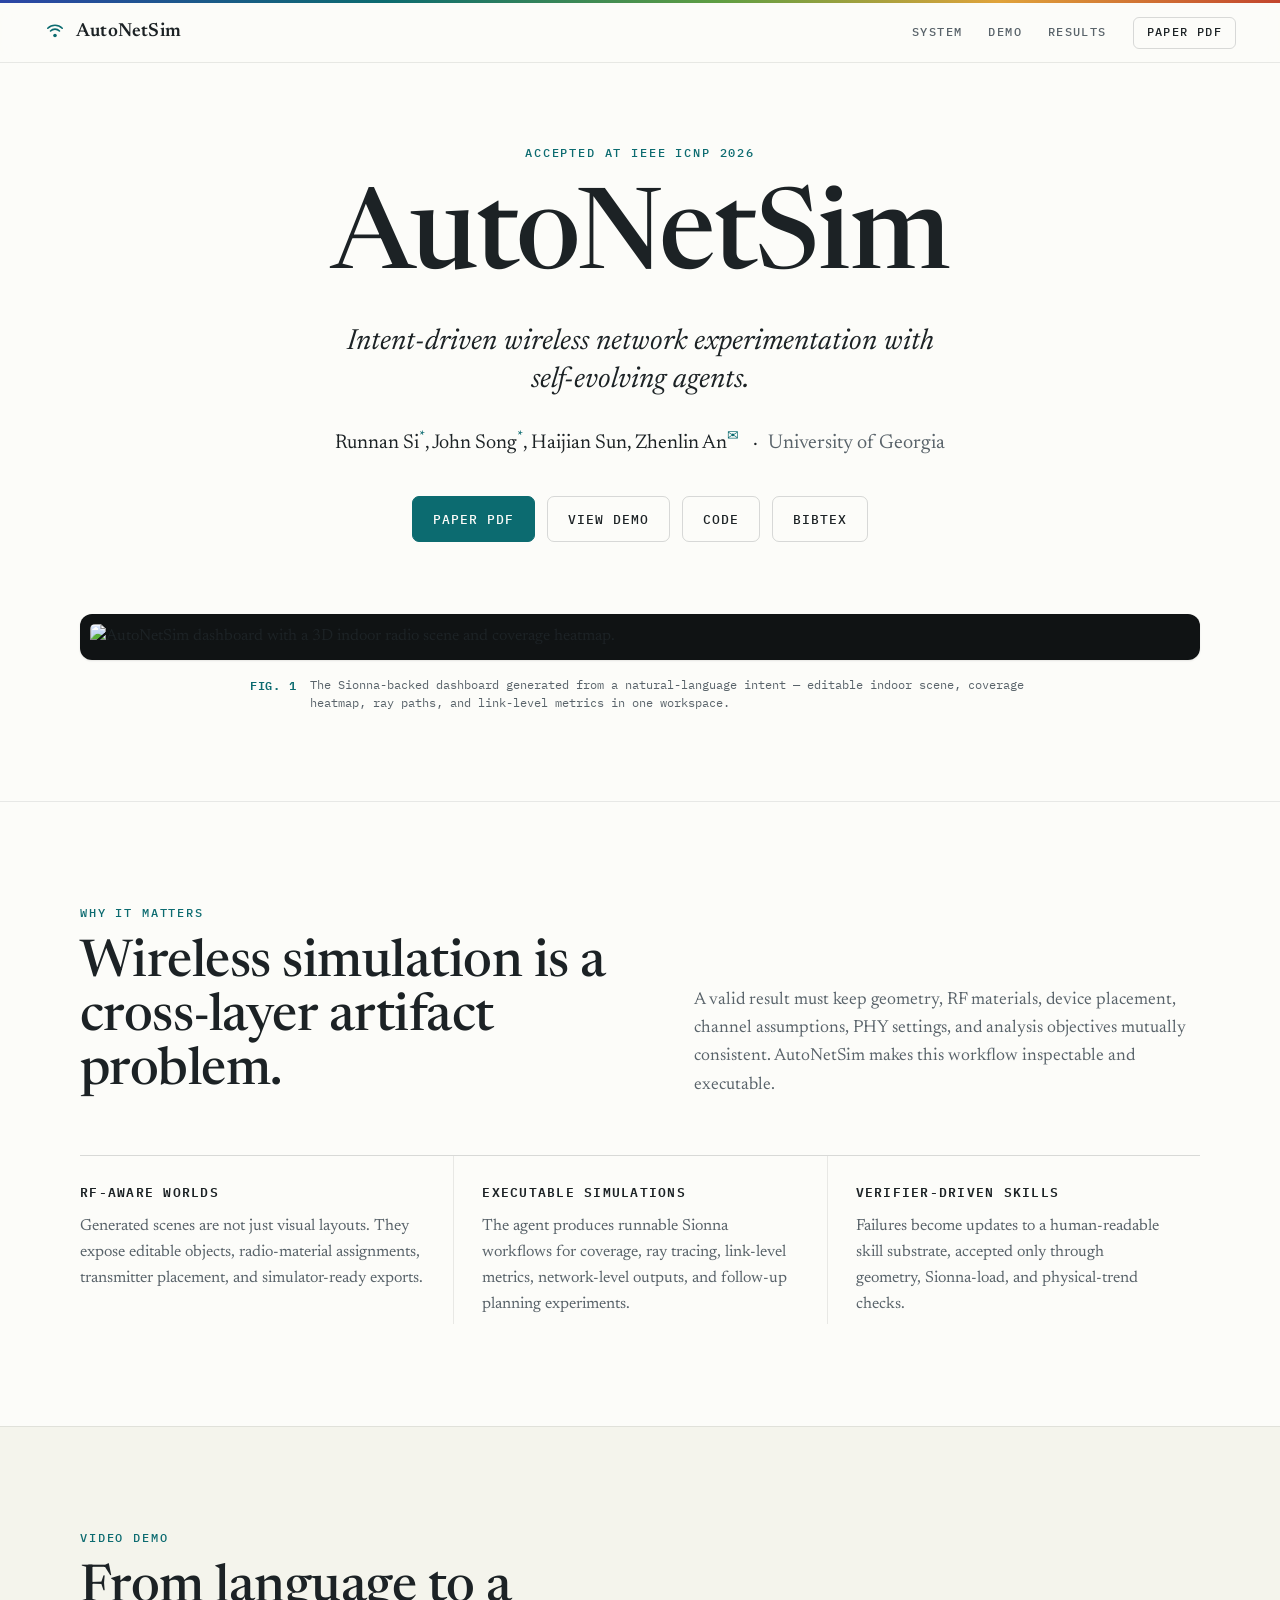
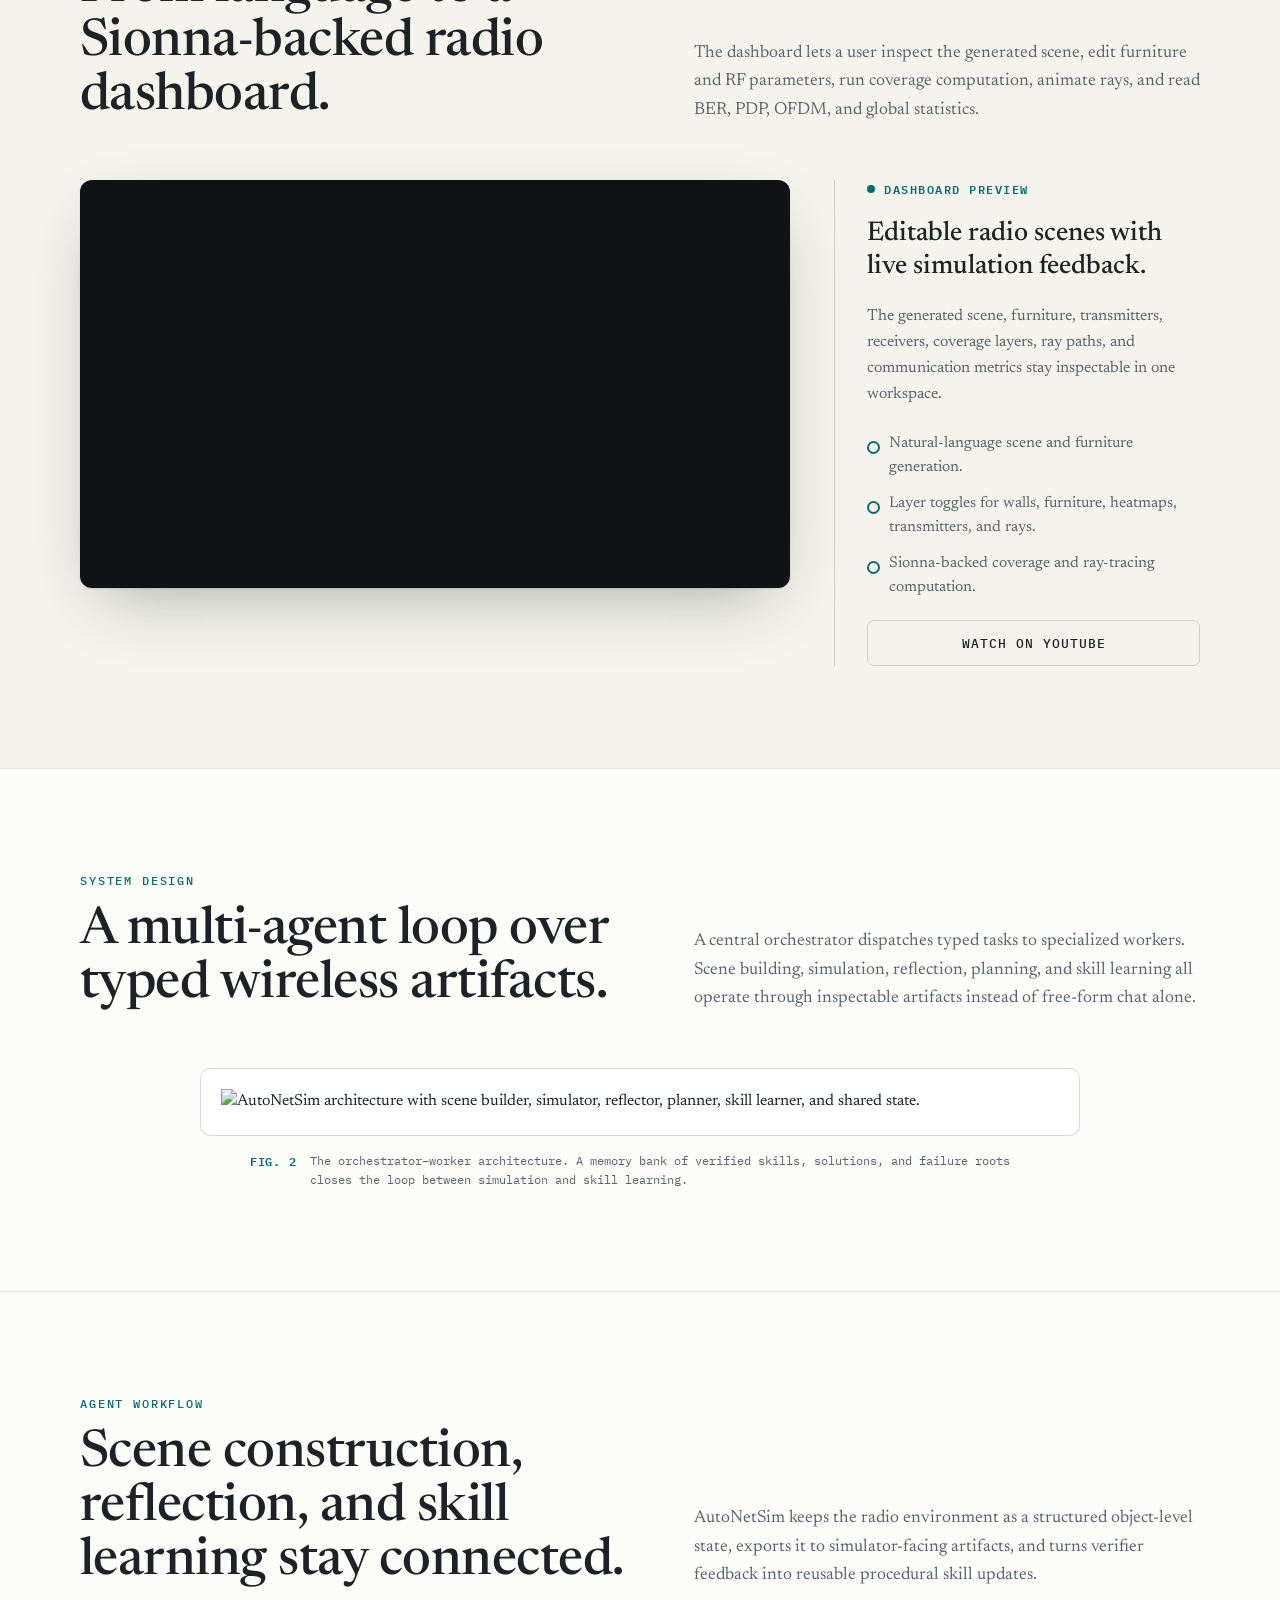
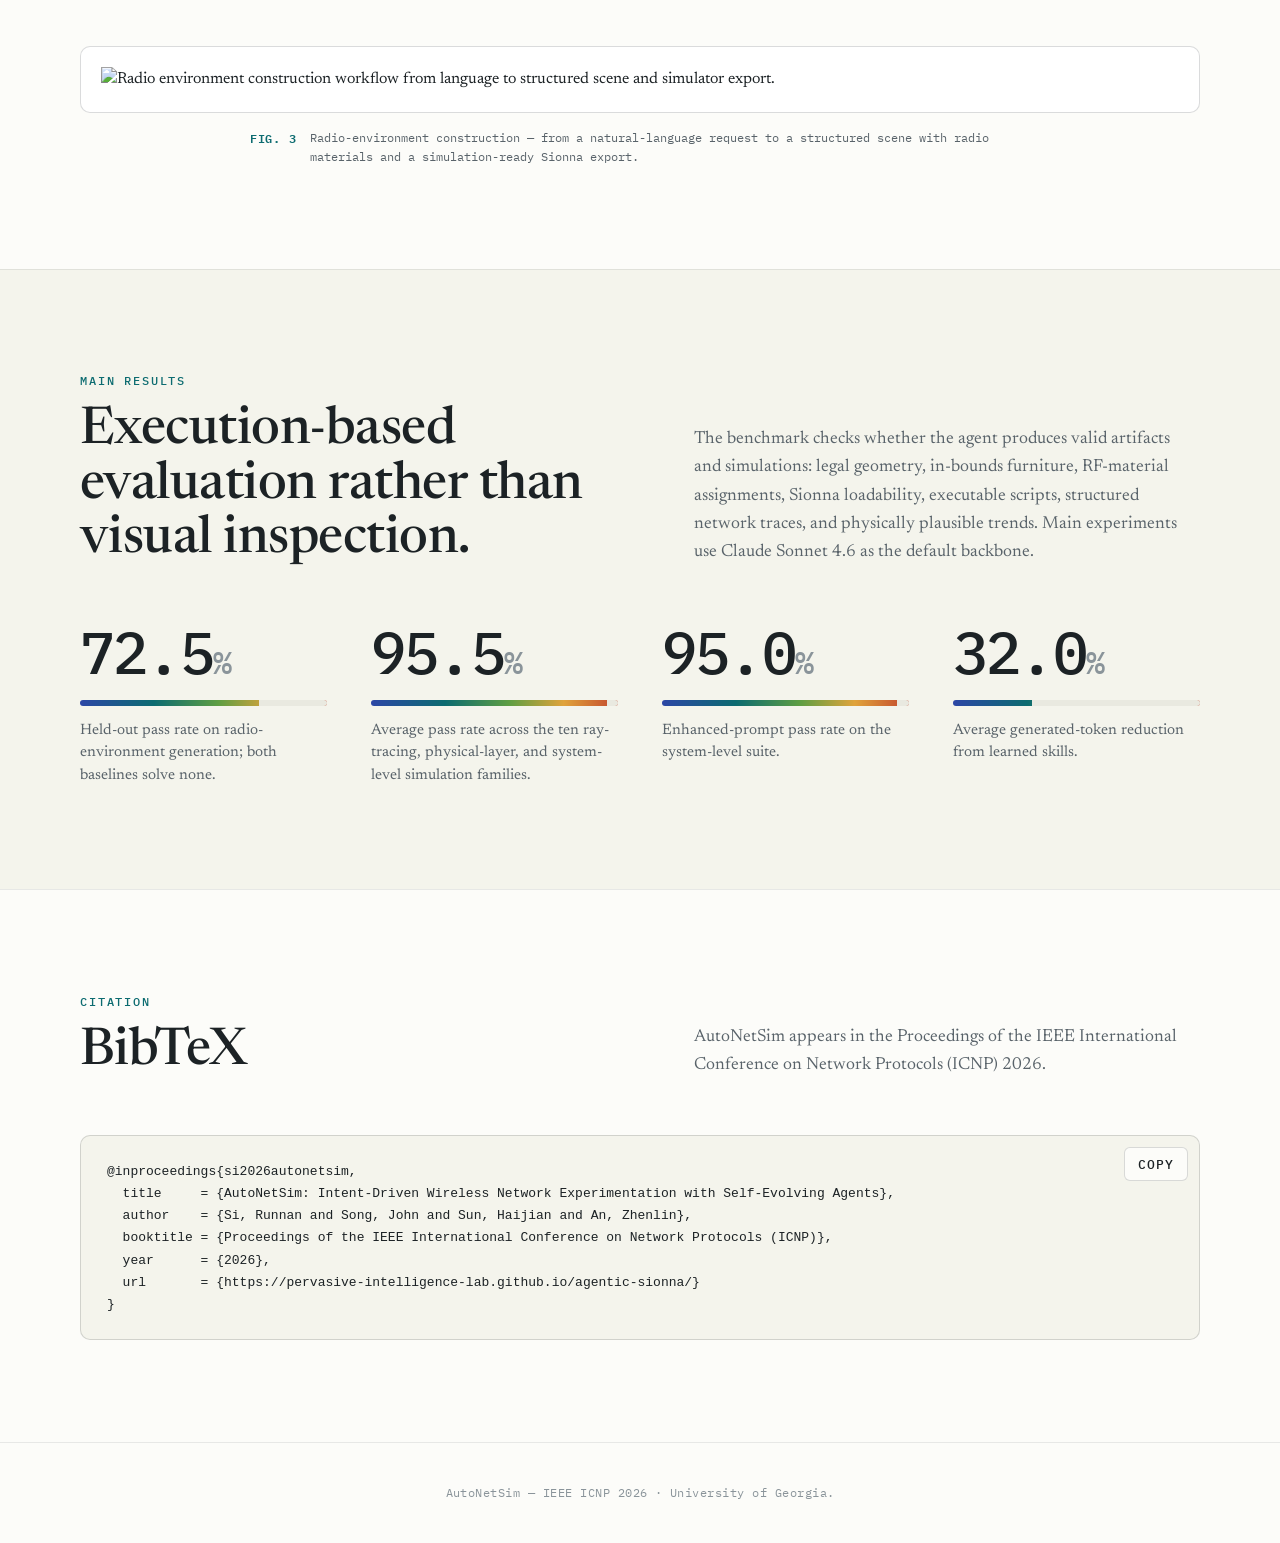
==== index.html @ 23d05e05 "Embed AutoNetSim YouTube demo on project page" ====
<!doctype html>
<html lang="en">
<head>
  <meta charset="utf-8">
  <meta name="viewport" content="width=device-width, initial-scale=1">
  <title>AutoNetSim — Intent-Driven Wireless Network Experimentation with Self-Evolving Agents</title>
  <meta name="description" content="AutoNetSim turns natural-language wireless intents into executable radio environments, Sionna simulations, coverage diagnostics, and reusable simulation skills.">
  <meta property="og:title" content="AutoNetSim">
  <meta property="og:description" content="Natural-language radio environments, executable Sionna simulations, and self-evolving wireless agents.">
  <meta property="og:image" content="assets/sionna_dashboard.png">
  <link rel="canonical" href="https://pervasive-intelligence-lab.github.io/agentic-sionna/">
  <link rel="icon" href="data:image/svg+xml,%3Csvg xmlns='http://www.w3.org/2000/svg' viewBox='0 0 32 32'%3E%3Cg fill='none' stroke='%230C6B70' stroke-width='2.4' stroke-linecap='round'%3E%3Ccircle cx='16' cy='21' r='2.6' fill='%230C6B70' stroke='none'/%3E%3Cpath d='M9.5 14.5a9.2 9.2 0 0 1 13 0'/%3E%3Cpath d='M5.5 10.5a15 15 0 0 1 21 0'/%3E%3C/g%3E%3C/svg%3E">
  <link rel="preconnect" href="https://fonts.googleapis.com">
  <link rel="preconnect" href="https://fonts.gstatic.com" crossorigin>
  <link href="https://fonts.googleapis.com/css2?family=Newsreader:ital,opsz,wght@0,6..72,400;0,6..72,500;0,6..72,600;1,6..72,400;1,6..72,500&family=IBM+Plex+Mono:wght@400;500;600&display=swap" rel="stylesheet">
  <style>
    :root {
      color-scheme: light;
      --paper: #FCFCF9;
      --wash: #F4F4EC;
      --ink: #1C2225;
      --muted: #59636A;
      --faint: #8A949A;
      --line: rgba(28, 34, 37, 0.16);
      --line-soft: rgba(28, 34, 37, 0.09);
      --accent: #0C6B70;
      --accent-deep: #08585C;
      --bezel: #101314;
      --track: #E9E9E0;
      --signal: linear-gradient(90deg, #2C46A6 0%, #0C6B70 30%, #5E9E43 56%, #E0A33B 78%, #C2452D 100%);
      --serif: "Newsreader", Georgia, "Times New Roman", serif;
      --mono: "IBM Plex Mono", ui-monospace, SFMono-Regular, Menlo, monospace;
      --max: 1120px;
    }

    * {
      box-sizing: border-box;
    }

    @media (prefers-reduced-motion: no-preference) {
      html {
        scroll-behavior: smooth;
      }
    }

    body {
      margin: 0;
      min-height: 100vh;
      background: var(--paper);
      color: var(--ink);
      font-family: var(--serif);
      font-optical-sizing: auto;
      line-height: 1.6;
      -webkit-font-smoothing: antialiased;
      text-rendering: optimizeLegibility;
    }

    a {
      color: inherit;
      text-decoration: none;
    }

    img {
      display: block;
      max-width: 100%;
    }

    ::selection {
      background: rgba(12, 107, 112, 0.16);
    }

    :focus-visible {
      outline: 2px solid var(--accent);
      outline-offset: 2px;
      border-radius: 2px;
    }

    .mono {
      font-family: var(--mono);
    }

    /* ---------- signal strip ---------- */

    .signal-strip {
      height: 3px;
      background: var(--signal);
    }

    /* ---------- nav ---------- */

    .nav {
      position: sticky;
      top: 0;
      z-index: 20;
      display: flex;
      align-items: center;
      justify-content: space-between;
      gap: 16px;
      height: 60px;
      padding: 0 clamp(20px, 4vw, 44px);
      background: rgba(252, 252, 249, 0.88);
      border-bottom: 1px solid var(--line-soft);
      backdrop-filter: blur(10px) saturate(1.4);
      -webkit-backdrop-filter: blur(10px) saturate(1.4);
    }

    .brand {
      display: inline-flex;
      align-items: center;
      gap: 10px;
      font-size: 19px;
      font-weight: 600;
      letter-spacing: 0.01em;
    }

    .brand svg {
      flex: 0 0 auto;
    }

    .nav-links {
      display: flex;
      align-items: center;
      gap: 26px;
      font-family: var(--mono);
      font-size: 11.5px;
      font-weight: 500;
      letter-spacing: 0.12em;
      text-transform: uppercase;
      color: var(--muted);
    }

    .nav-links a:hover {
      color: var(--accent);
    }

    .nav-pdf {
      display: inline-flex;
      align-items: center;
      height: 32px;
      padding: 0 13px;
      border: 1px solid var(--line);
      border-radius: 6px;
      color: var(--ink);
    }

    .nav-pdf:hover {
      border-color: var(--accent);
      color: var(--accent);
    }

    /* ---------- hero ---------- */

    .hero {
      padding: clamp(64px, 9vh, 104px) 0 clamp(48px, 6vw, 72px);
      text-align: center;
    }

    .wrap {
      width: min(var(--max), calc(100% - 48px));
      margin: 0 auto;
    }

    .eyebrow {
      margin: 0 0 26px;
      font-family: var(--mono);
      font-size: 11.5px;
      font-weight: 500;
      letter-spacing: 0.16em;
      text-transform: uppercase;
      color: var(--accent);
    }

    h1 {
      margin: 0 auto;
      max-width: 900px;
      font-size: clamp(56px, 9vw, 112px);
      font-weight: 500;
      line-height: 0.98;
      letter-spacing: -0.015em;
    }

    .subtitle {
      margin: 26px auto 0;
      max-width: 680px;
      font-style: italic;
      font-size: clamp(20px, 2.6vw, 29px);
      font-weight: 400;
      line-height: 1.3;
      color: var(--ink);
    }

    .authors {
      margin: 26px auto 0;
      font-size: clamp(17px, 2vw, 20px);
    }

    .authors sup {
      color: var(--accent);
      font-size: 0.7em;
    }

    .authors .affil {
      color: var(--muted);
    }

    .actions {
      display: flex;
      flex-wrap: wrap;
      justify-content: center;
      gap: 12px;
      margin-top: 38px;
    }

    .button {
      display: inline-flex;
      align-items: center;
      justify-content: center;
      gap: 8px;
      min-height: 46px;
      padding: 0 20px;
      border: 1px solid var(--line);
      border-radius: 7px;
      background: transparent;
      color: var(--ink);
      font-family: var(--mono);
      font-size: 12.5px;
      font-weight: 500;
      letter-spacing: 0.08em;
      text-transform: uppercase;
      cursor: pointer;
      transition: border-color 140ms ease, color 140ms ease, background 140ms ease;
    }

    .button:hover {
      border-color: var(--accent);
      color: var(--accent);
    }

    .button.primary {
      background: var(--accent);
      border-color: var(--accent);
      color: #FCFCF9;
    }

    .button.primary:hover {
      background: var(--accent-deep);
      border-color: var(--accent-deep);
      color: #FCFCF9;
    }

    /* hero load sequence */

    @media (prefers-reduced-motion: no-preference) {
      .rise {
        opacity: 0;
        transform: translateY(14px);
        animation: rise 660ms cubic-bezier(0.22, 0.9, 0.3, 1) forwards;
      }

      .rise-1 { animation-delay: 40ms; }
      .rise-2 { animation-delay: 120ms; }
      .rise-3 { animation-delay: 200ms; }
      .rise-4 { animation-delay: 280ms; }
      .rise-5 { animation-delay: 380ms; }
      .rise-6 { animation-delay: 520ms; }

      @keyframes rise {
        to {
          opacity: 1;
          transform: none;
        }
      }
    }

    /* ---------- teaser figure ---------- */

    .teaser {
      padding: 0 0 clamp(56px, 7vw, 88px);
    }

    .screen {
      overflow: hidden;
      border-radius: 12px;
      border: 1px solid rgba(16, 19, 20, 0.9);
      background: var(--bezel);
      padding: 9px;
      box-shadow:
        0 1px 2px rgba(28, 34, 37, 0.10),
        0 24px 64px -24px rgba(28, 34, 37, 0.38);
    }

    .screen img,
    .screen video {
      width: 100%;
      height: auto;
      border-radius: 5px;
    }

    .figcap {
      display: flex;
      gap: 14px;
      justify-content: center;
      margin: 16px auto 0;
      max-width: 780px;
      font-family: var(--mono);
      font-size: 12px;
      line-height: 1.55;
      color: var(--muted);
      text-align: left;
    }

    .figcap b {
      flex: 0 0 auto;
      color: var(--accent);
      font-weight: 600;
      letter-spacing: 0.06em;
    }

    /* ---------- sections ---------- */

    .section {
      padding: clamp(64px, 8vw, 104px) 0;
      border-top: 1px solid var(--line-soft);
      scroll-margin-top: 76px;
    }

    .section.wash {
      background: var(--wash);
    }

    .section-head {
      display: grid;
      grid-template-columns: minmax(0, 1fr) minmax(0, 0.92fr);
      gap: clamp(28px, 5vw, 80px);
      align-items: end;
      margin-bottom: clamp(36px, 4.5vw, 56px);
    }

    .kicker {
      margin: 0 0 14px;
      font-family: var(--mono);
      font-size: 11.5px;
      font-weight: 500;
      letter-spacing: 0.16em;
      text-transform: uppercase;
      color: var(--accent);
    }

    h2 {
      margin: 0;
      font-size: clamp(32px, 4.4vw, 52px);
      font-weight: 500;
      line-height: 1.04;
      letter-spacing: -0.01em;
    }

    .lead {
      margin: 0;
      font-size: 17.5px;
      line-height: 1.62;
      color: var(--muted);
    }

    /* ---------- three columns ---------- */

    .cols {
      display: grid;
      grid-template-columns: repeat(3, minmax(0, 1fr));
      border-top: 1px solid var(--line);
    }

    .col {
      padding: 26px 28px 6px 0;
    }

    .col + .col {
      padding-left: 28px;
      border-left: 1px solid var(--line-soft);
    }

    .col h3 {
      margin: 0 0 12px;
      font-family: var(--mono);
      font-size: 12.5px;
      font-weight: 600;
      letter-spacing: 0.1em;
      text-transform: uppercase;
      color: var(--ink);
    }

    .col p {
      margin: 0;
      font-size: 16px;
      line-height: 1.62;
      color: var(--muted);
    }

    /* ---------- demo ---------- */

    .demo-player {
      display: block;
      width: 100%;
      aspect-ratio: 16 / 9;
      border: 0;
      border-radius: 5px;
    }

    .demo-grid {
      display: grid;
      grid-template-columns: minmax(0, 1.65fr) minmax(280px, 0.85fr);
      gap: clamp(24px, 3.5vw, 44px);
      align-items: stretch;
    }

    .demo-panel {
      display: flex;
      flex-direction: column;
      justify-content: center;
      gap: 20px;
      padding-left: clamp(20px, 2.5vw, 32px);
      border-left: 1px solid var(--line);
    }

    .chip {
      display: inline-flex;
      width: fit-content;
      align-items: center;
      gap: 9px;
      font-family: var(--mono);
      font-size: 11.5px;
      font-weight: 600;
      letter-spacing: 0.13em;
      text-transform: uppercase;
      color: var(--accent);
    }

    .chip::before {
      content: "";
      width: 8px;
      height: 8px;
      border-radius: 50%;
      background: var(--accent);
    }

    .demo-panel h3 {
      margin: 0;
      font-size: clamp(22px, 2.2vw, 27px);
      font-weight: 500;
      line-height: 1.22;
    }

    .demo-panel .lead {
      font-size: 16px;
    }

    .list {
      display: grid;
      gap: 12px;
      margin: 4px 0 0;
      padding: 0;
      list-style: none;
    }

    .list li {
      position: relative;
      padding-left: 22px;
      font-size: 15.5px;
      line-height: 1.55;
      color: var(--muted);
    }

    .list li::before {
      content: "";
      position: absolute;
      left: 0;
      top: 9px;
      width: 9px;
      height: 9px;
      border-radius: 50%;
      border: 2px solid var(--accent);
    }

    /* ---------- video slots ---------- */

    .slot-block {
      display: none;
      margin-top: clamp(28px, 3.5vw, 44px);
    }

    .slot-block.on {
      display: block;
    }

    .slot-block .figcap {
      justify-content: flex-start;
      margin: 14px 0 0;
    }

    /* ---------- figures ---------- */

    .fig {
      overflow: hidden;
      border: 1px solid var(--line);
      border-radius: 10px;
      background: #FFFFFF;
    }

    .fig img {
      width: 100%;
      padding: clamp(10px, 1.6vw, 20px);
    }

    .architecture {
      max-width: 880px;
      margin: 0 auto;
    }

    .workflow-main .figcap {
      margin-top: 16px;
    }

    /* ---------- metrics ---------- */

    .metric-row {
      display: grid;
      grid-template-columns: repeat(4, minmax(0, 1fr));
      gap: clamp(24px, 3.5vw, 44px);
    }

    .metric strong {
      display: block;
      font-family: var(--mono);
      font-size: clamp(40px, 4.6vw, 62px);
      font-weight: 500;
      line-height: 1;
      letter-spacing: -0.03em;
      color: var(--ink);
    }

    .metric .bar {
      position: relative;
      height: 6px;
      margin: 18px 0 14px;
      border-radius: 3px;
      background: var(--signal);
      overflow: hidden;
    }

    /* The track-colored cover slides right to reveal the gradient up to the value. */
    .metric .bar i {
      position: absolute;
      top: 0;
      right: 0;
      bottom: 0;
      left: 0;
      background: var(--track);
      transition: left 1100ms cubic-bezier(0.22, 0.9, 0.25, 1);
    }

    .metric.inview .bar i,
    .no-motion .metric .bar i {
      left: var(--v);
    }

    @media (prefers-reduced-motion: reduce) {
      .metric .bar i {
        transition: none;
        left: var(--v);
      }
    }

    .metric span {
      display: block;
      font-size: 15px;
      line-height: 1.5;
      color: var(--muted);
    }

    .metric .unit {
      display: inline;
      font-size: 0.55em;
      font-style: normal;
      font-weight: 500;
      letter-spacing: 0;
      color: var(--faint);
    }

    /* ---------- bibtex ---------- */

    .bibtex-block {
      position: relative;
    }

    pre {
      margin: 0;
      overflow-x: auto;
      padding: 24px 26px;
      border: 1px solid var(--line);
      border-radius: 10px;
      background: #F4F4EC;
      color: var(--ink);
      font-family: var(--mono);
      font-size: 13px;
      line-height: 1.62;
      tab-size: 2;
    }

    .copy-btn {
      position: absolute;
      top: 12px;
      right: 12px;
      min-height: 34px;
      padding: 0 13px;
      border-radius: 6px;
      background: var(--paper);
    }

    /* ---------- footer ---------- */

    footer {
      padding: 40px 0 48px;
      border-top: 1px solid var(--line-soft);
      font-family: var(--mono);
      font-size: 12px;
      letter-spacing: 0.04em;
      color: var(--faint);
      text-align: center;
    }

    /* ---------- responsive ---------- */

    @media (max-width: 940px) {
      .nav-links a:not(.nav-pdf) {
        display: none;
      }

      .section-head,
      .demo-grid {
        grid-template-columns: 1fr;
      }

      .demo-panel {
        padding-left: 0;
        padding-top: 24px;
        border-left: 0;
        border-top: 1px solid var(--line);
      }

      .cols {
        grid-template-columns: 1fr;
      }

      .col {
        padding: 24px 0 10px;
      }

      .col + .col {
        padding-left: 0;
        border-left: 0;
        border-top: 1px solid var(--line-soft);
      }

      .metric-row {
        grid-template-columns: repeat(2, minmax(0, 1fr));
        gap: 36px 28px;
      }
    }

    @media (max-width: 560px) {
      .metric-row {
        grid-template-columns: 1fr;
      }

      .actions .button {
        flex: 1 1 46%;
      }
    }
  </style>
</head>
<body>
  <div class="signal-strip" aria-hidden="true"></div>

  <nav class="nav" aria-label="Primary navigation">
    <a class="brand" href="#top" aria-label="AutoNetSim home">
      <svg width="22" height="22" viewBox="0 0 32 32" fill="none" aria-hidden="true">
        <circle cx="16" cy="21" r="2.6" fill="#0C6B70"/>
        <path d="M9.5 14.5a9.2 9.2 0 0 1 13 0" stroke="#0C6B70" stroke-width="2.4" stroke-linecap="round"/>
        <path d="M5.5 10.5a15 15 0 0 1 21 0" stroke="#0C6B70" stroke-width="2.4" stroke-linecap="round"/>
      </svg>
      <span>AutoNetSim</span>
    </a>
    <div class="nav-links">
      <a href="#system">System</a>
      <a href="#demo">Demo</a>
      <a href="#results">Results</a>
      <a class="nav-pdf" href="assets/paper.pdf">Paper PDF</a>
    </div>
  </nav>

  <header class="hero" id="top">
    <div class="wrap">
      <p class="eyebrow rise rise-1">Accepted at IEEE ICNP 2026</p>
      <h1 class="rise rise-2">AutoNetSim</h1>
      <p class="subtitle rise rise-3">Intent-driven wireless network experimentation with <span style="white-space: nowrap;">self-evolving agents.</span></p>
<p class="authors rise rise-3">
  Runnan Si<sup>*</sup>, John Song<sup>*</sup>, Haijian Sun,
  <a href="https://anplus.github.io/" target="_blank" rel="noopener noreferrer">Zhenlin An</a><sup title="Corresponding author">&#9993;</sup>
  &ensp;·&ensp;<span class="affil">University of Georgia</span>
</p>
      <div class="actions rise rise-5" aria-label="Project links">
        <a class="button primary" href="assets/paper.pdf">Paper PDF</a>
        <a class="button" href="#demo">View demo</a>
        <a class="button" href="https://github.com/Pervasive-Intelligence-Lab/agentic-sionna">Code</a>
        <a class="button" href="#bibtex">BibTeX</a>
      </div>
    </div>
  </header>

  <div class="teaser rise rise-6">
    <div class="wrap">
      <div class="screen" id="demo-media">
        <img src="assets/sionna_dashboard.png" alt="AutoNetSim dashboard with a 3D indoor radio scene and coverage heatmap.">
      </div>
      <p class="figcap"><b>FIG. 1</b><span>The Sionna-backed dashboard generated from a natural-language intent — editable indoor scene, coverage heatmap, ray paths, and link-level metrics in one workspace.</span></p>
    </div>
  </div>

  <main>
    <section class="section" id="problem">
      <div class="wrap">
        <div class="section-head">
          <div>
            <p class="kicker">Why it matters</p>
            <h2>Wireless simulation is a cross-layer artifact problem.</h2>
          </div>
          <p class="lead">A valid result must keep geometry, RF materials, device placement, channel assumptions, PHY settings, and analysis objectives mutually consistent. AutoNetSim makes this workflow inspectable and executable.</p>
        </div>
        <div class="cols">
          <article class="col">
            <h3>RF-aware worlds</h3>
            <p>Generated scenes are not just visual layouts. They expose editable objects, radio-material assignments, transmitter placement, and simulator-ready exports.</p>
          </article>
          <article class="col">
            <h3>Executable simulations</h3>
            <p>The agent produces runnable Sionna workflows for coverage, ray tracing, link-level metrics, network-level outputs, and follow-up planning experiments.</p>
          </article>
          <article class="col">
            <h3>Verifier-driven skills</h3>
            <p>Failures become updates to a human-readable skill substrate, accepted only through geometry, Sionna-load, and physical-trend checks.</p>
          </article>
        </div>
      </div>
    </section>

    <section class="section wash" id="demo">
      <div class="wrap">
        <div class="section-head">
          <div>
            <p class="kicker">Video demo</p>
            <h2>From language to a Sionna-backed radio dashboard.</h2>
          </div>
          <p class="lead">The dashboard lets a user inspect the generated scene, edit furniture and RF parameters, run coverage computation, animate rays, and read BER, PDP, OFDM, and global statistics.</p>
        </div>
        <div class="demo-grid">
          <div class="demo-media">
            <div class="screen">
              <iframe class="demo-player"
                src="https://www.youtube.com/embed/vkLyYmXI6p0"
                title="AutoNetSim Demo: Intent-Driven Wireless Network Experimentation | ICNP 2026"
                allow="accelerometer; autoplay; clipboard-write; encrypted-media; gyroscope; picture-in-picture; web-share"
                referrerpolicy="strict-origin-when-cross-origin"
                allowfullscreen></iframe>
            </div>
          </div>
          <aside class="demo-panel">
            <span class="chip">Dashboard preview</span>
            <h3>Editable radio scenes with live simulation feedback.</h3>
            <p class="lead">The generated scene, furniture, transmitters, receivers, coverage layers, ray paths, and communication metrics stay inspectable in one workspace.</p>
            <ul class="list">
              <li>Natural-language scene and furniture generation.</li>
              <li>Layer toggles for walls, furniture, heatmaps, transmitters, and rays.</li>
              <li>Sionna-backed coverage and ray-tracing computation.</li>
            </ul>
            <a class="button" href="https://www.youtube.com/watch?v=vkLyYmXI6p0" target="_blank" rel="noopener noreferrer">Watch on YouTube</a>
          </aside>
        </div>
      </div>
    </section>

    <section class="section" id="system">
      <div class="wrap">
        <div class="section-head">
          <div>
            <p class="kicker">System design</p>
            <h2>A multi-agent loop over typed wireless artifacts.</h2>
          </div>
          <p class="lead">A central orchestrator dispatches typed tasks to specialized workers. Scene building, simulation, reflection, planning, and skill learning all operate through inspectable artifacts instead of free-form chat alone.</p>
        </div>
        <div class="architecture">
          <div class="fig">
            <img src="assets/architecture.jpg" alt="AutoNetSim architecture with scene builder, simulator, reflector, planner, skill learner, and shared state.">
          </div>
          <p class="figcap"><b>FIG. 2</b><span>The orchestrator–worker architecture. A memory bank of verified skills, solutions, and failure roots closes the loop between simulation and skill learning.</span></p>
        </div>
        <div class="slot-block architecture" id="slot-agent">
          <div class="screen">
            <video controls playsinline muted preload="metadata"></video>
          </div>
          <p class="figcap"><b>RUN TRACE</b><span>A complete agent run, end to end — the orchestrator dispatches workers, artifacts are written, verifiers gate the results.</span></p>
        </div>
      </div>
    </section>

    <section class="section" id="workflow">
      <div class="wrap">
        <div class="section-head">
          <div>
            <p class="kicker">Agent workflow</p>
            <h2>Scene construction, reflection, and skill learning stay connected.</h2>
          </div>
          <p class="lead">AutoNetSim keeps the radio environment as a structured object-level state, exports it to simulator-facing artifacts, and turns verifier feedback into reusable procedural skill updates.</p>
        </div>
        <div class="workflow-main">
          <div class="fig">
            <img src="assets/radioworld.jpg" alt="Radio environment construction workflow from language to structured scene and simulator export.">
          </div>
          <p class="figcap"><b>FIG. 3</b><span>Radio-environment construction — from a natural-language request to a structured scene with radio materials and a simulation-ready Sionna export.</span></p>
        </div>
        <div class="slot-block architecture" id="slot-reflection">
          <div class="screen">
            <video controls playsinline muted preload="metadata"></video>
          </div>
          <p class="figcap"><b>DEMO</b><span>A seeded failure is caught by the verifier, diagnosed, patched, and re-run to a pass.</span></p>
        </div>
      </div>
    </section>

    <section class="section wash" id="results">
      <div class="wrap">
        <div class="section-head">
          <div>
            <p class="kicker">Main results</p>
            <h2>Execution-based evaluation rather than visual inspection.</h2>
          </div>
          <p class="lead">The benchmark checks whether the agent produces valid artifacts and simulations: legal geometry, in-bounds furniture, RF-material assignments, Sionna loadability, executable scripts, structured network traces, and physically plausible trends. Main experiments use Claude Sonnet 4.6 as the default backbone.</p>
        </div>
        <div class="metric-row" aria-label="Result highlights">
          <div class="metric" style="--v: 72.5%">
            <strong>72.5<em class="unit">%</em></strong>
            <div class="bar" aria-hidden="true"><i></i></div>
            <span>Held-out pass rate on radio-environment generation; both baselines solve none.</span>
          </div>
          <div class="metric" style="--v: 95.5%">
            <strong>95.5<em class="unit">%</em></strong>
            <div class="bar" aria-hidden="true"><i></i></div>
            <span>Average pass rate across the ten ray-tracing, physical-layer, and system-level simulation families.</span>
          </div>
          <div class="metric" style="--v: 95%">
            <strong>95.0<em class="unit">%</em></strong>
            <div class="bar" aria-hidden="true"><i></i></div>
            <span>Enhanced-prompt pass rate on the system-level suite.</span>
          </div>
          <div class="metric" style="--v: 32%">
            <strong>32.0<em class="unit">%</em></strong>
            <div class="bar" aria-hidden="true"><i></i></div>
            <span>Average generated-token reduction from learned skills.</span>
          </div>
        </div>
      </div>
    </section>

    <section class="section" id="bibtex">
      <div class="wrap">
        <div class="section-head">
          <div>
            <p class="kicker">Citation</p>
            <h2>BibTeX</h2>
          </div>
          <p class="lead">AutoNetSim appears in the Proceedings of the IEEE International Conference on Network Protocols (ICNP) 2026.</p>
        </div>
        <div class="bibtex-block">
          <pre id="bibtex-code"><code>@inproceedings{si2026autonetsim,
  title     = {AutoNetSim: Intent-Driven Wireless Network Experimentation with Self-Evolving Agents},
  author    = {Si, Runnan and Song, John and Sun, Haijian and An, Zhenlin},
  booktitle = {Proceedings of the IEEE International Conference on Network Protocols (ICNP)},
  year      = {2026},
  url       = {https://pervasive-intelligence-lab.github.io/agentic-sionna/}
}</code></pre>
          <button class="button copy-btn" id="copy-bibtex" type="button">Copy</button>
        </div>
      </div>
    </section>
  </main>

  <footer>
    AutoNetSim — IEEE ICNP 2026 · University of Georgia.
  </footer>

  <script>
    (function () {
      var reduceMotion = window.matchMedia("(prefers-reduced-motion: reduce)").matches;

      function exists(url) {
        return fetch(url, { method: "HEAD" })
          .then(function (res) { return res.ok; })
          .catch(function () { return false; });
      }

      // --- Hero teaser: the first video candidate that exists replaces the image. ---
      var HERO = ["assets/demo-hero.mp4", "assets/demo.mp4"];
      (function heroSlot(i) {
        if (i >= HERO.length) return;
        exists(HERO[i]).then(function (ok) {
          if (!ok) { heroSlot(i + 1); return; }
          var media = document.getElementById("demo-media");
          if (!media) return;
          var auto = reduceMotion ? "" : "autoplay muted loop ";
          media.innerHTML = "<video " + auto + 'controls playsinline poster="assets/sionna_dashboard.png"><source src="' + HERO[i] + '" type="video/mp4"></video>';
          var label = document.querySelector(".teaser .figcap b");
          if (label) label.textContent = "DEMO 1";
        });
      })(0);

      // --- Standalone blocks that appear once their video exists. ---
      var BLOCKS = [
        { src: "assets/demo-agent.mp4", id: "slot-agent" },
        { src: "assets/demo-reflection.mp4", id: "slot-reflection" }
      ];
      BLOCKS.forEach(function (b) {
        exists(b.src).then(function (ok) {
          if (!ok) return;
          var el = document.getElementById(b.id);
          if (!el) return;
          el.querySelector("video").src = b.src;
          el.classList.add("on");
        });
      });

      // --- Sweep the result bars in when they enter the viewport. ---
      var metrics = document.querySelectorAll(".metric");
      if (!("IntersectionObserver" in window) || reduceMotion) {
        document.body.classList.add("no-motion");
      } else {
        var seen = 0;
        var observer = new IntersectionObserver(function (entries) {
          entries.forEach(function (entry) {
            if (!entry.isIntersecting) return;
            var el = entry.target;
            setTimeout(function () { el.classList.add("inview"); }, 120 * seen++);
            observer.unobserve(el);
          });
        }, { threshold: 0.4 });
        metrics.forEach(function (m) { observer.observe(m); });
      }

      // --- Copy BibTeX. ---
      var copyBtn = document.getElementById("copy-bibtex");
      if (copyBtn && navigator.clipboard) {
        copyBtn.addEventListener("click", function () {
          var code = document.getElementById("bibtex-code");
          navigator.clipboard.writeText(code.textContent.trim()).then(function () {
            copyBtn.textContent = "Copied";
            setTimeout(function () { copyBtn.textContent = "Copy"; }, 1600);
          });
        });
      }
    }());
  </script>
</body>
</html>
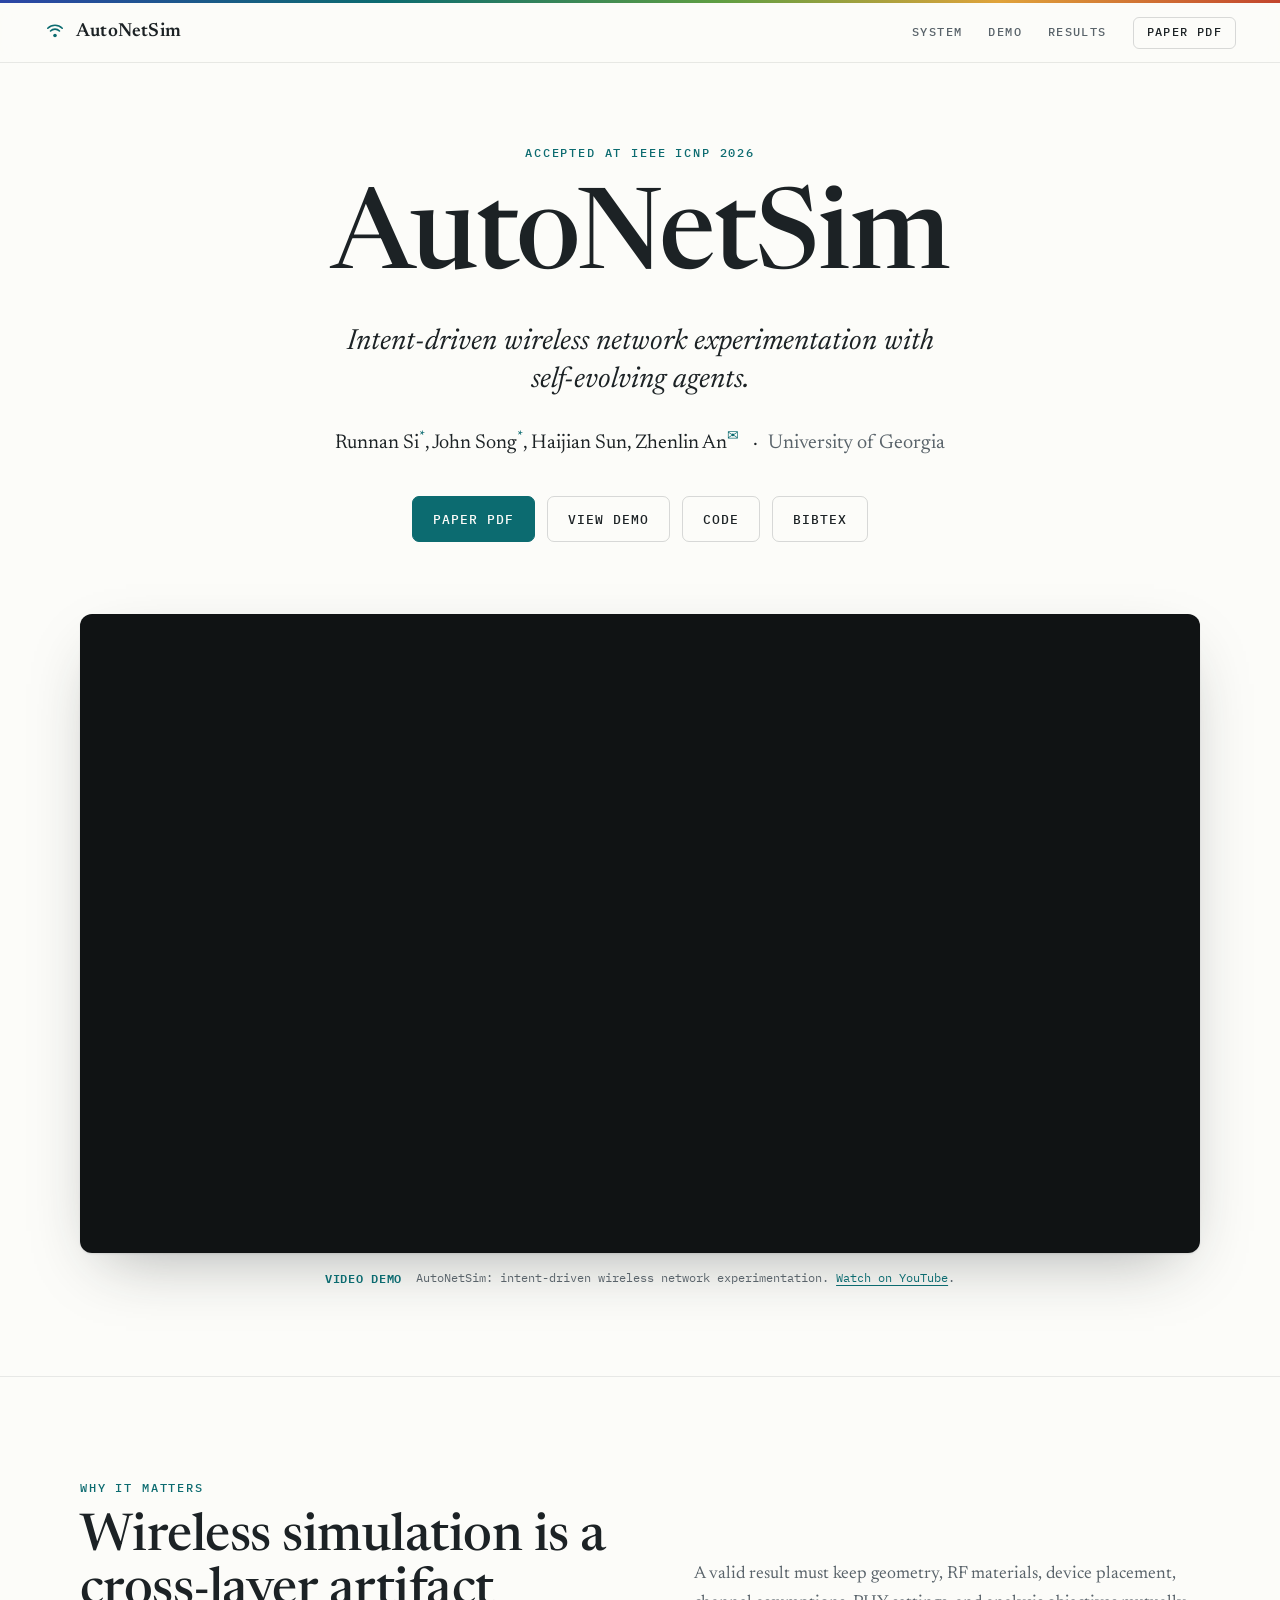
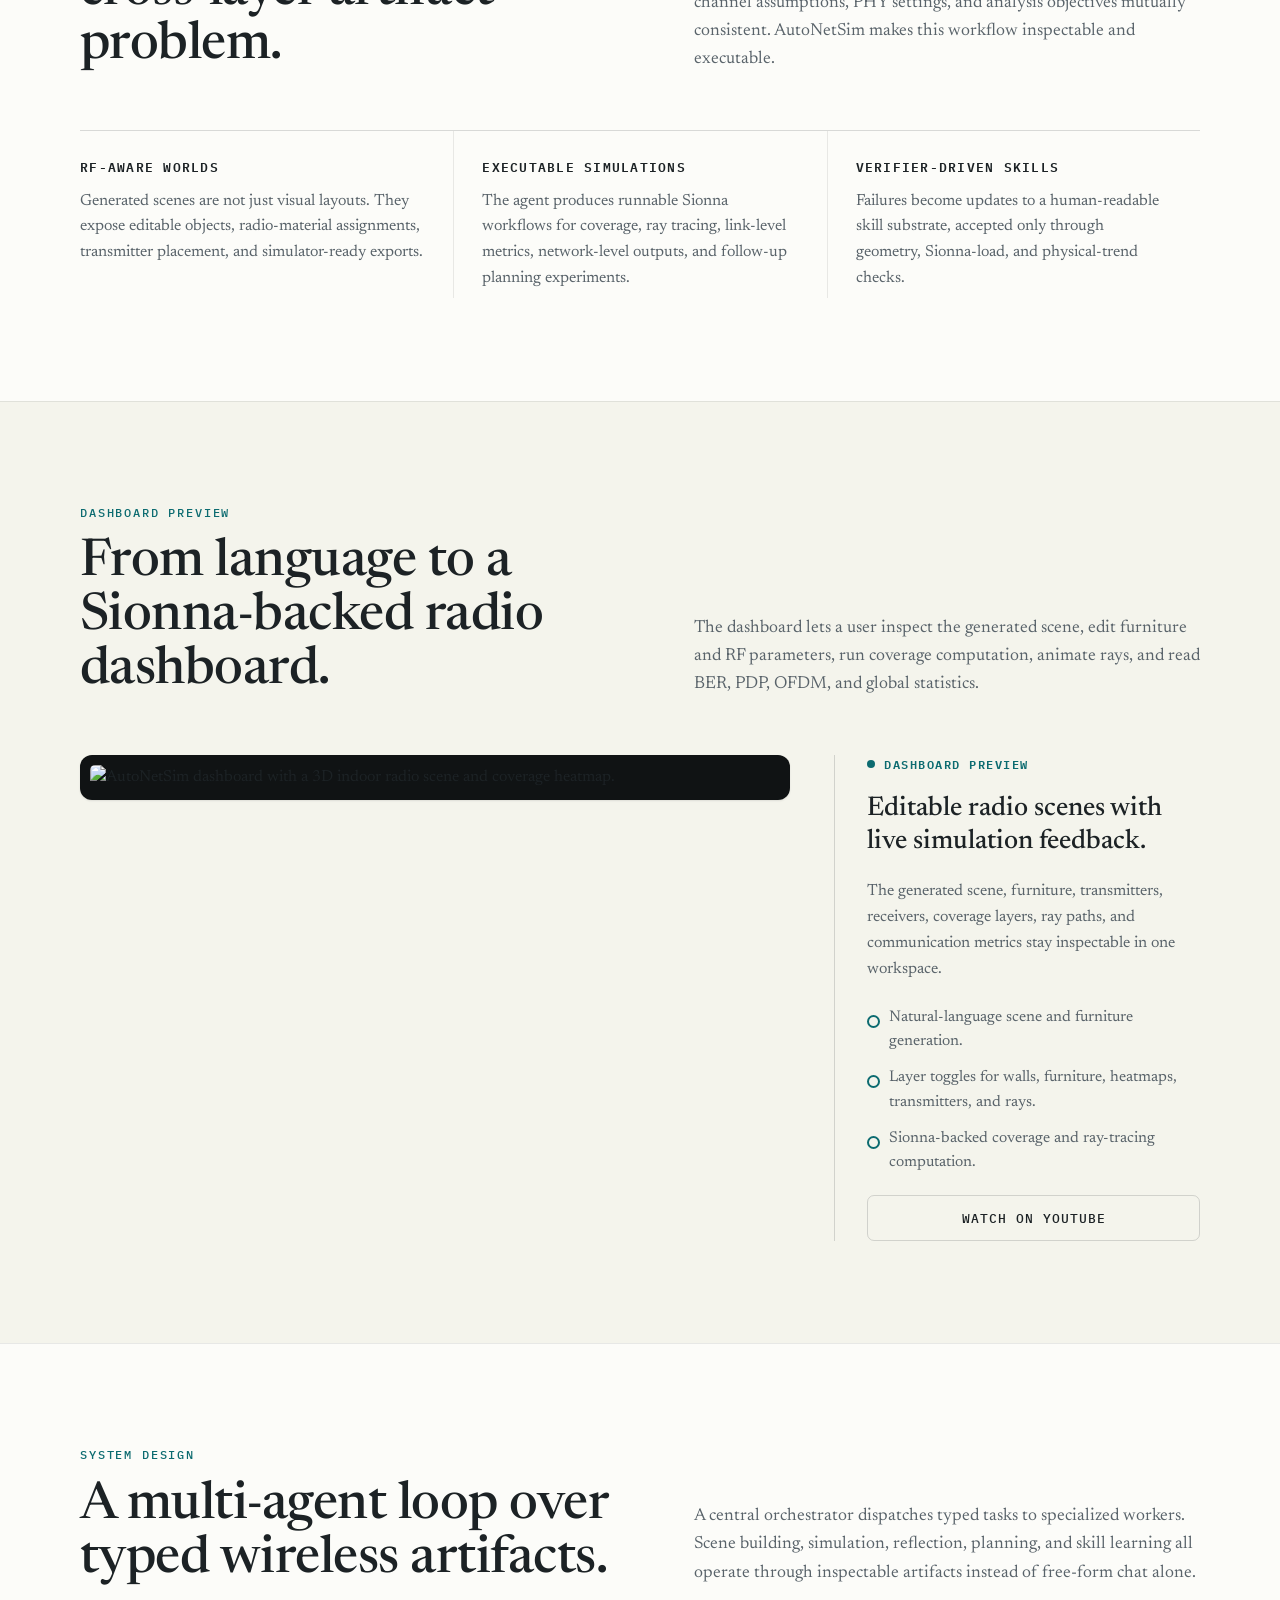
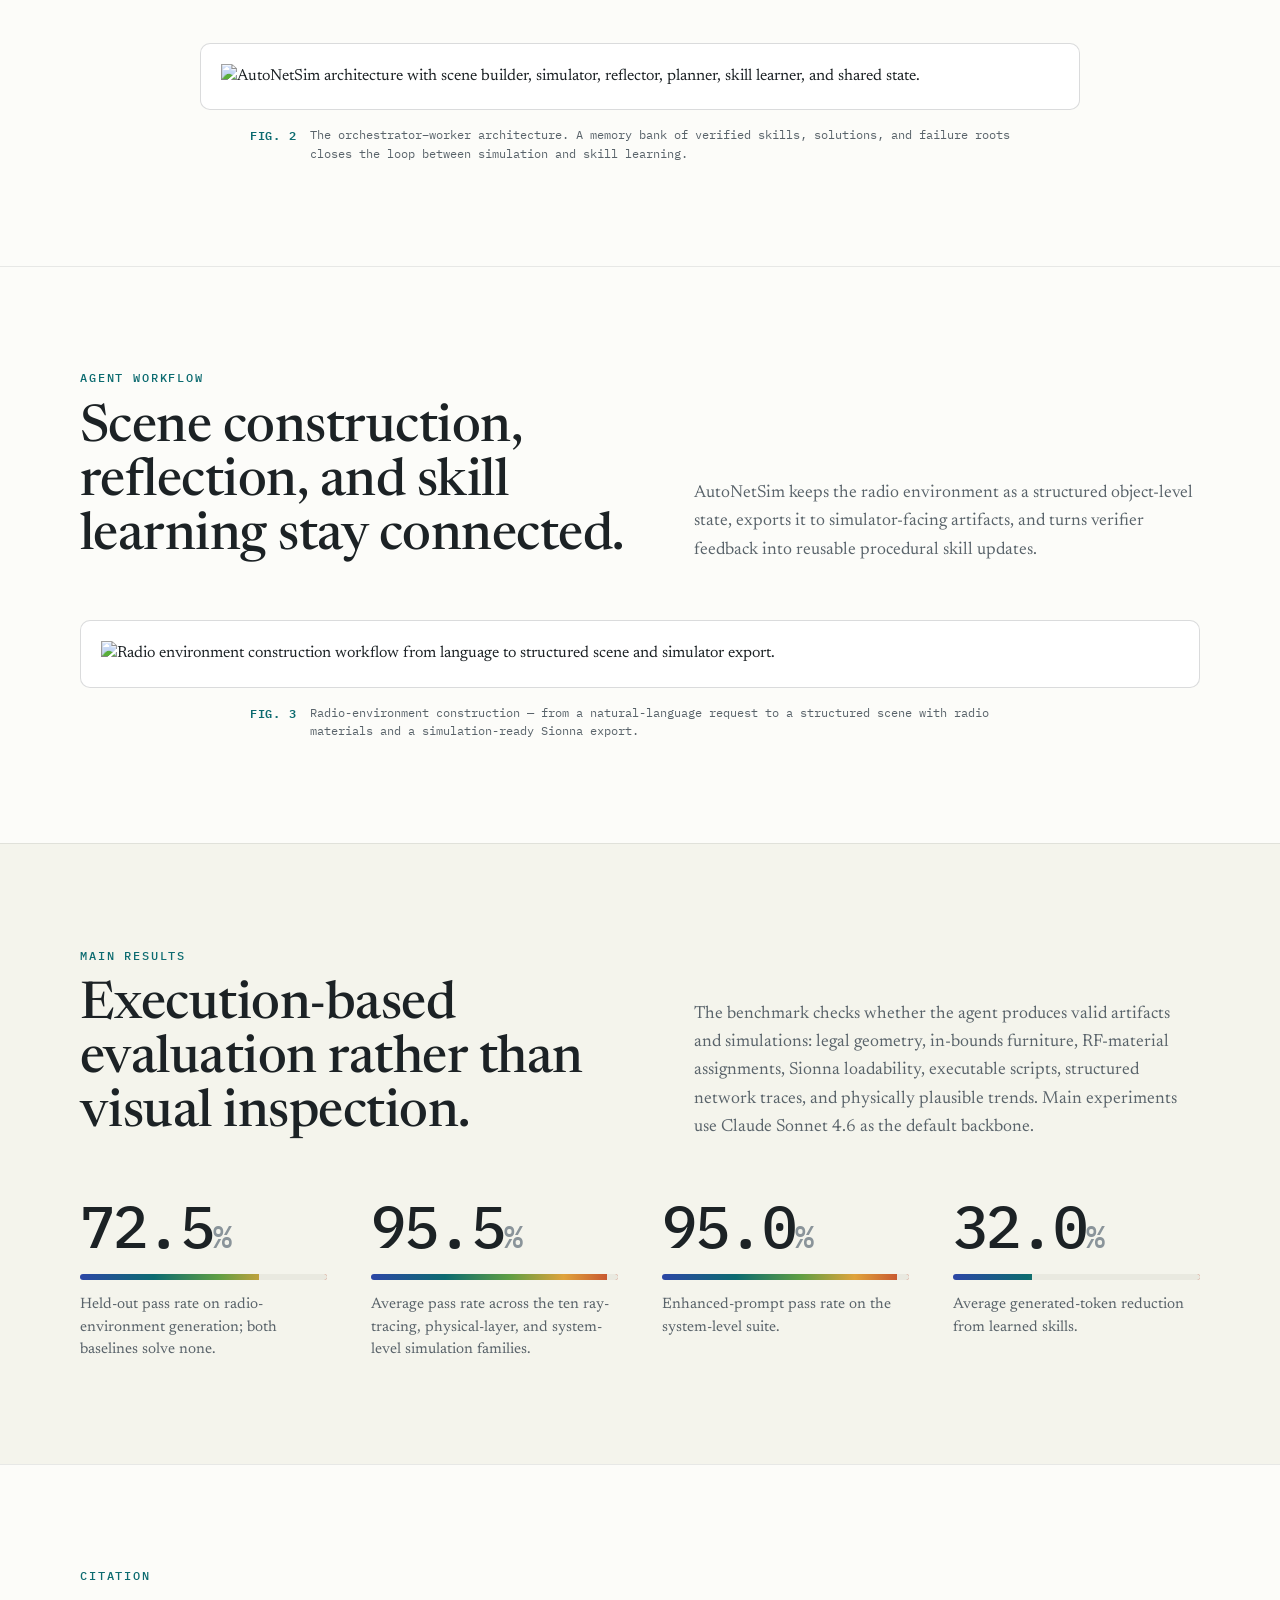
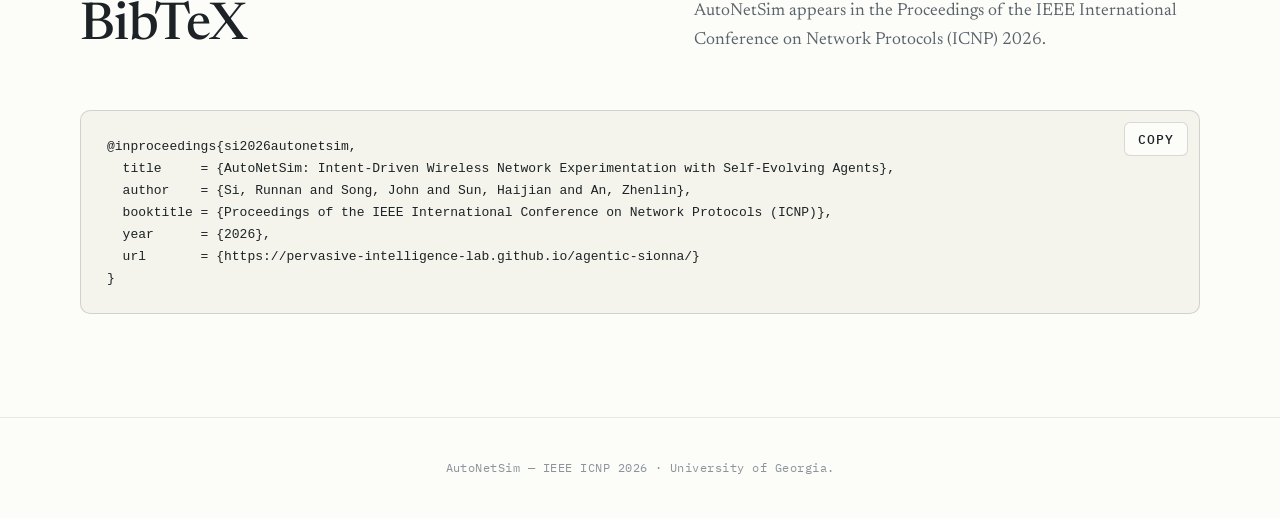
==== commit 012c4f9d: "Move YouTube demo above dashboard preview" ====
--- a/index.html
+++ b/index.html
@@ -276,6 +276,7 @@
 
     .teaser {
       padding: 0 0 clamp(56px, 7vw, 88px);
+      scroll-margin-top: 76px;
     }
 
     .screen {
@@ -314,6 +315,12 @@
       color: var(--accent);
       font-weight: 600;
       letter-spacing: 0.06em;
+    }
+
+    .figcap a {
+      color: var(--accent);
+      text-decoration: underline;
+      text-underline-offset: 3px;
     }
 
     /* ---------- sections ---------- */
@@ -691,7 +698,7 @@
     </a>
     <div class="nav-links">
       <a href="#system">System</a>
-      <a href="#demo">Demo</a>
+      <a href="#video">Demo</a>
       <a href="#results">Results</a>
       <a class="nav-pdf" href="assets/paper.pdf">Paper PDF</a>
     </div>
@@ -709,19 +716,24 @@
 </p>
       <div class="actions rise rise-5" aria-label="Project links">
         <a class="button primary" href="assets/paper.pdf">Paper PDF</a>
-        <a class="button" href="#demo">View demo</a>
+        <a class="button" href="#video">View demo</a>
         <a class="button" href="https://github.com/Pervasive-Intelligence-Lab/agentic-sionna">Code</a>
         <a class="button" href="#bibtex">BibTeX</a>
       </div>
     </div>
   </header>
 
-  <div class="teaser rise rise-6">
+  <div class="teaser rise rise-6" id="video">
     <div class="wrap">
-      <div class="screen" id="demo-media">
-        <img src="assets/sionna_dashboard.png" alt="AutoNetSim dashboard with a 3D indoor radio scene and coverage heatmap.">
+      <div class="screen">
+        <iframe class="demo-player"
+          src="https://www.youtube.com/embed/vkLyYmXI6p0"
+          title="AutoNetSim Demo: Intent-Driven Wireless Network Experimentation | ICNP 2026"
+          allow="accelerometer; autoplay; clipboard-write; encrypted-media; gyroscope; picture-in-picture; web-share"
+          referrerpolicy="strict-origin-when-cross-origin"
+          allowfullscreen></iframe>
       </div>
-      <p class="figcap"><b>FIG. 1</b><span>The Sionna-backed dashboard generated from a natural-language intent — editable indoor scene, coverage heatmap, ray paths, and link-level metrics in one workspace.</span></p>
+      <p class="figcap"><b>VIDEO DEMO</b><span>AutoNetSim: intent-driven wireless network experimentation. <a href="https://www.youtube.com/watch?v=vkLyYmXI6p0" target="_blank" rel="noopener noreferrer">Watch on YouTube</a>.</span></p>
     </div>
   </div>
 
@@ -756,20 +768,15 @@
       <div class="wrap">
         <div class="section-head">
           <div>
-            <p class="kicker">Video demo</p>
+            <p class="kicker">Dashboard preview</p>
             <h2>From language to a Sionna-backed radio dashboard.</h2>
           </div>
           <p class="lead">The dashboard lets a user inspect the generated scene, edit furniture and RF parameters, run coverage computation, animate rays, and read BER, PDP, OFDM, and global statistics.</p>
         </div>
         <div class="demo-grid">
           <div class="demo-media">
-            <div class="screen">
-              <iframe class="demo-player"
-                src="https://www.youtube.com/embed/vkLyYmXI6p0"
-                title="AutoNetSim Demo: Intent-Driven Wireless Network Experimentation | ICNP 2026"
-                allow="accelerometer; autoplay; clipboard-write; encrypted-media; gyroscope; picture-in-picture; web-share"
-                referrerpolicy="strict-origin-when-cross-origin"
-                allowfullscreen></iframe>
+            <div class="screen" id="demo-media">
+              <img src="assets/sionna_dashboard.png" alt="AutoNetSim dashboard with a 3D indoor radio scene and coverage heatmap.">
             </div>
           </div>
           <aside class="demo-panel">
@@ -906,7 +913,7 @@
           .catch(function () { return false; });
       }
 
-      // --- Hero teaser: the first video candidate that exists replaces the image. ---
+      // --- Dashboard preview: the first video candidate that exists replaces the image. ---
       var HERO = ["assets/demo-hero.mp4", "assets/demo.mp4"];
       (function heroSlot(i) {
         if (i >= HERO.length) return;
@@ -916,8 +923,6 @@
           if (!media) return;
           var auto = reduceMotion ? "" : "autoplay muted loop ";
           media.innerHTML = "<video " + auto + 'controls playsinline poster="assets/sionna_dashboard.png"><source src="' + HERO[i] + '" type="video/mp4"></video>';
-          var label = document.querySelector(".teaser .figcap b");
-          if (label) label.textContent = "DEMO 1";
         });
       })(0);
 
